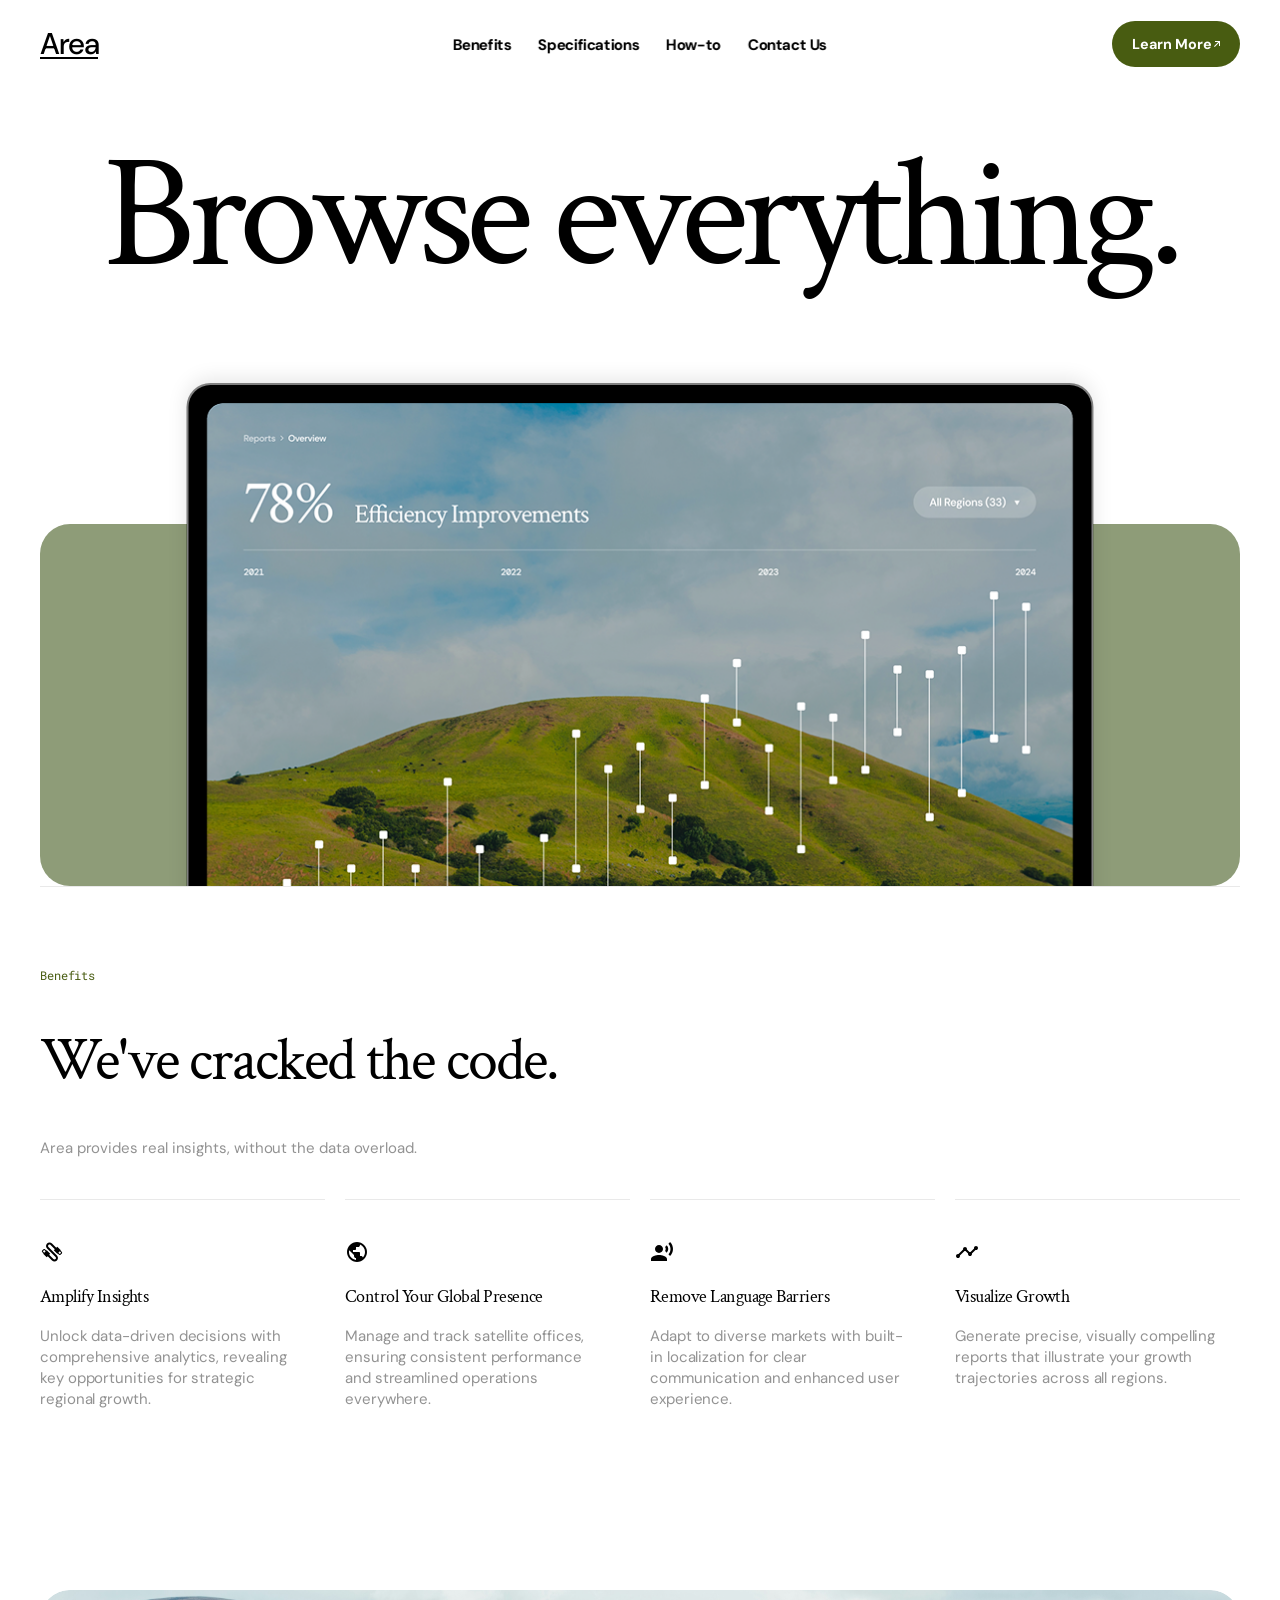
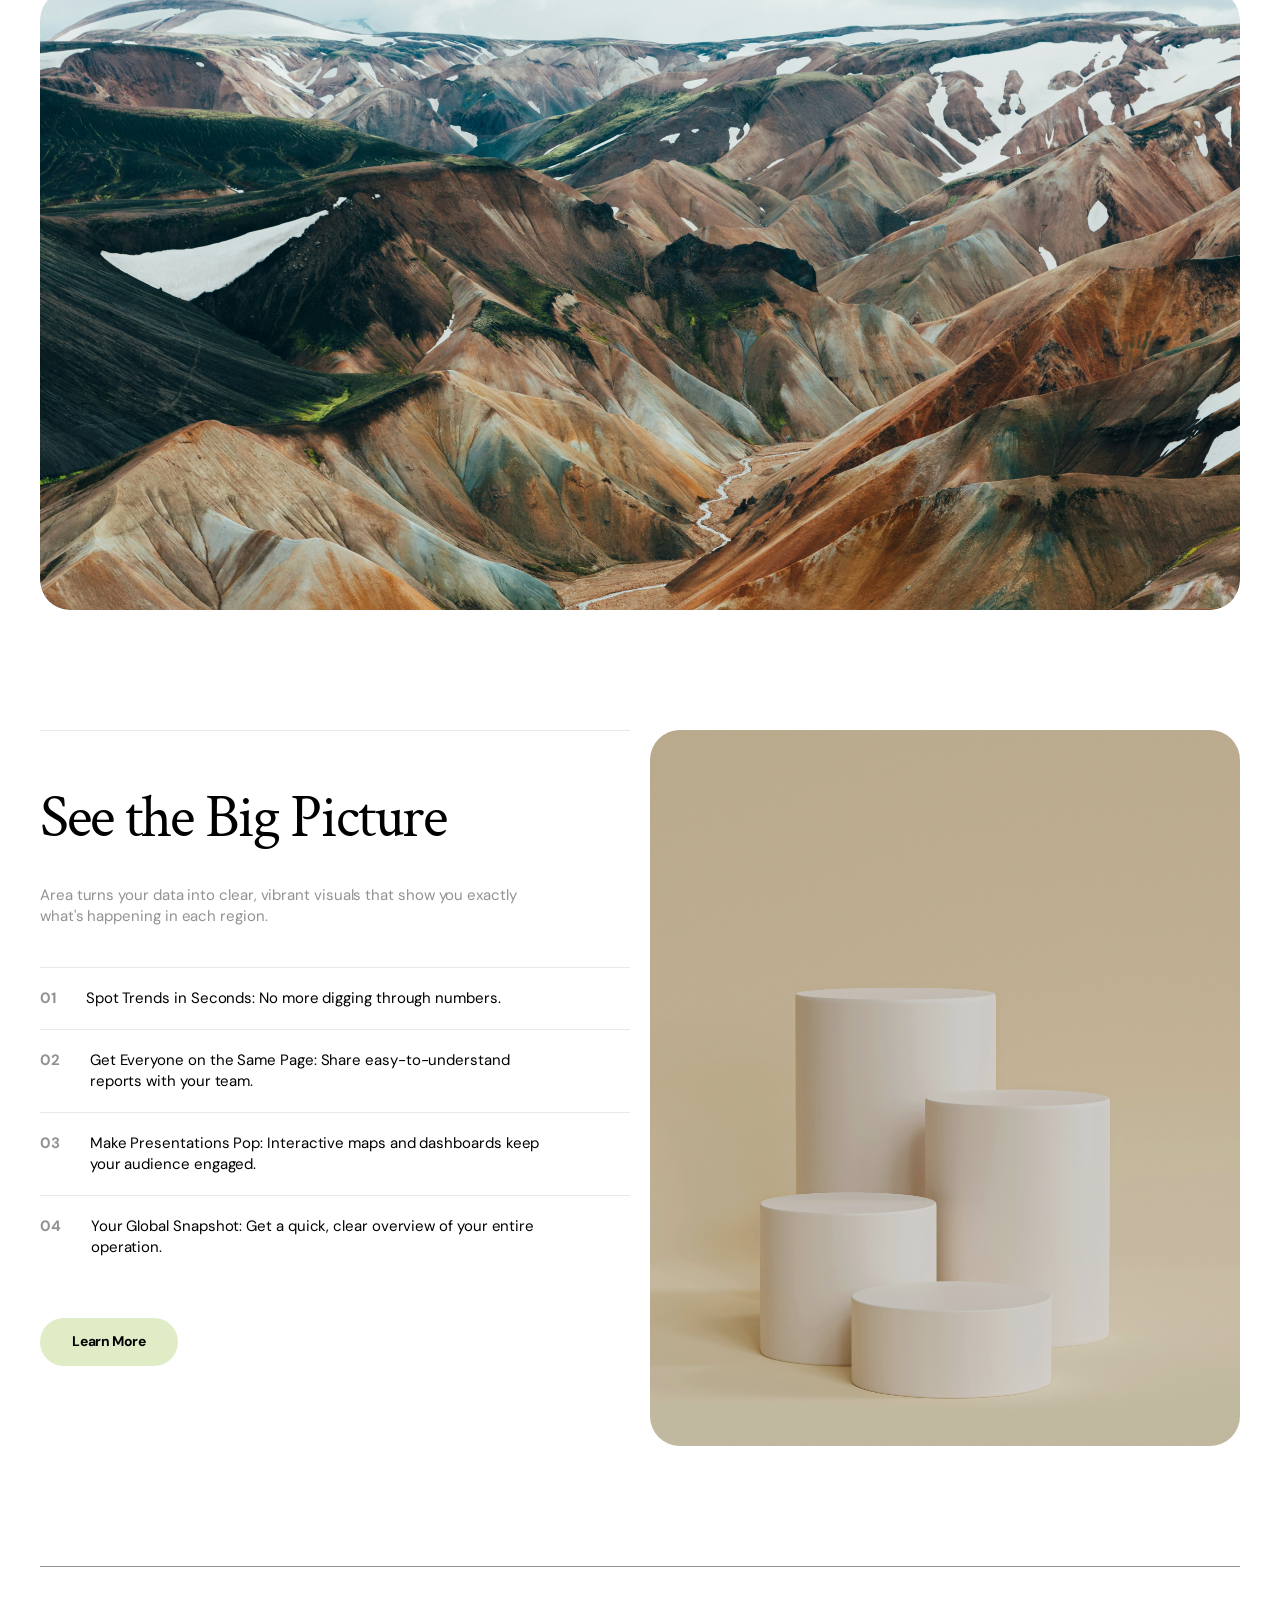
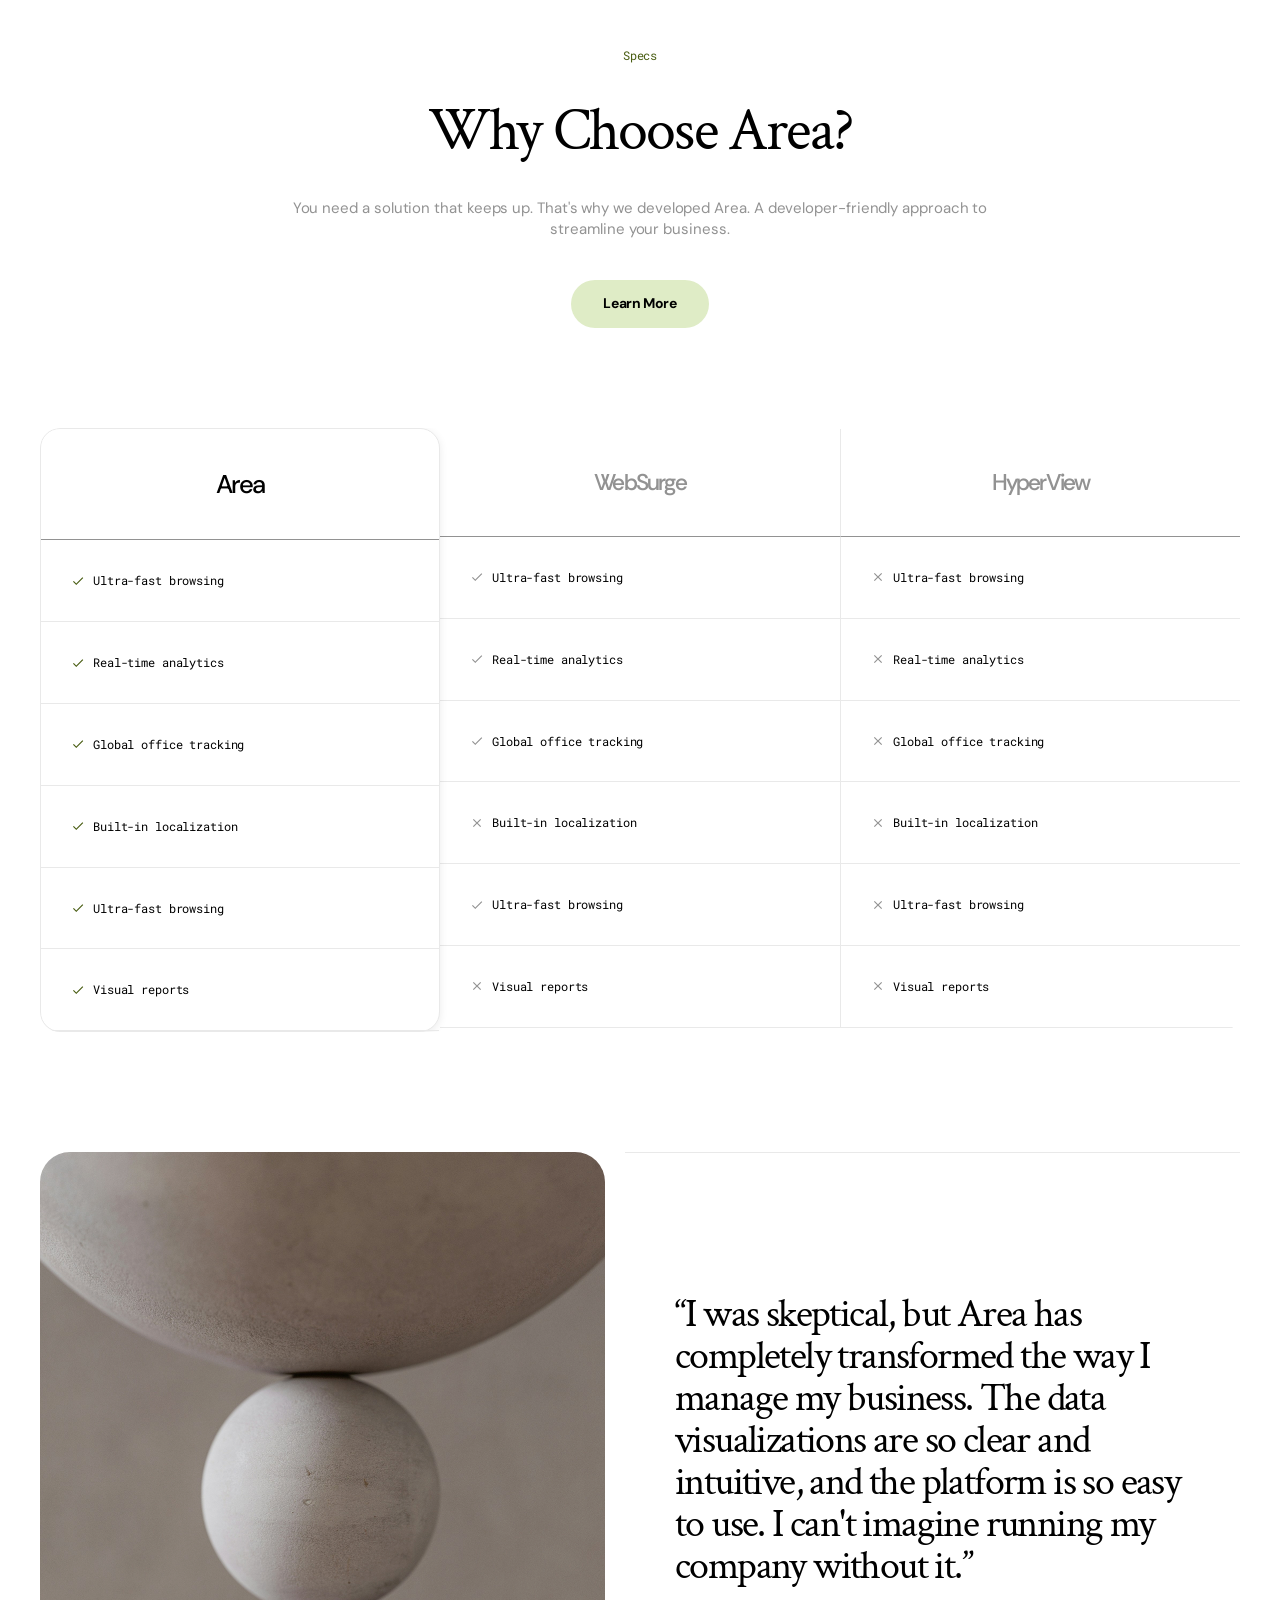
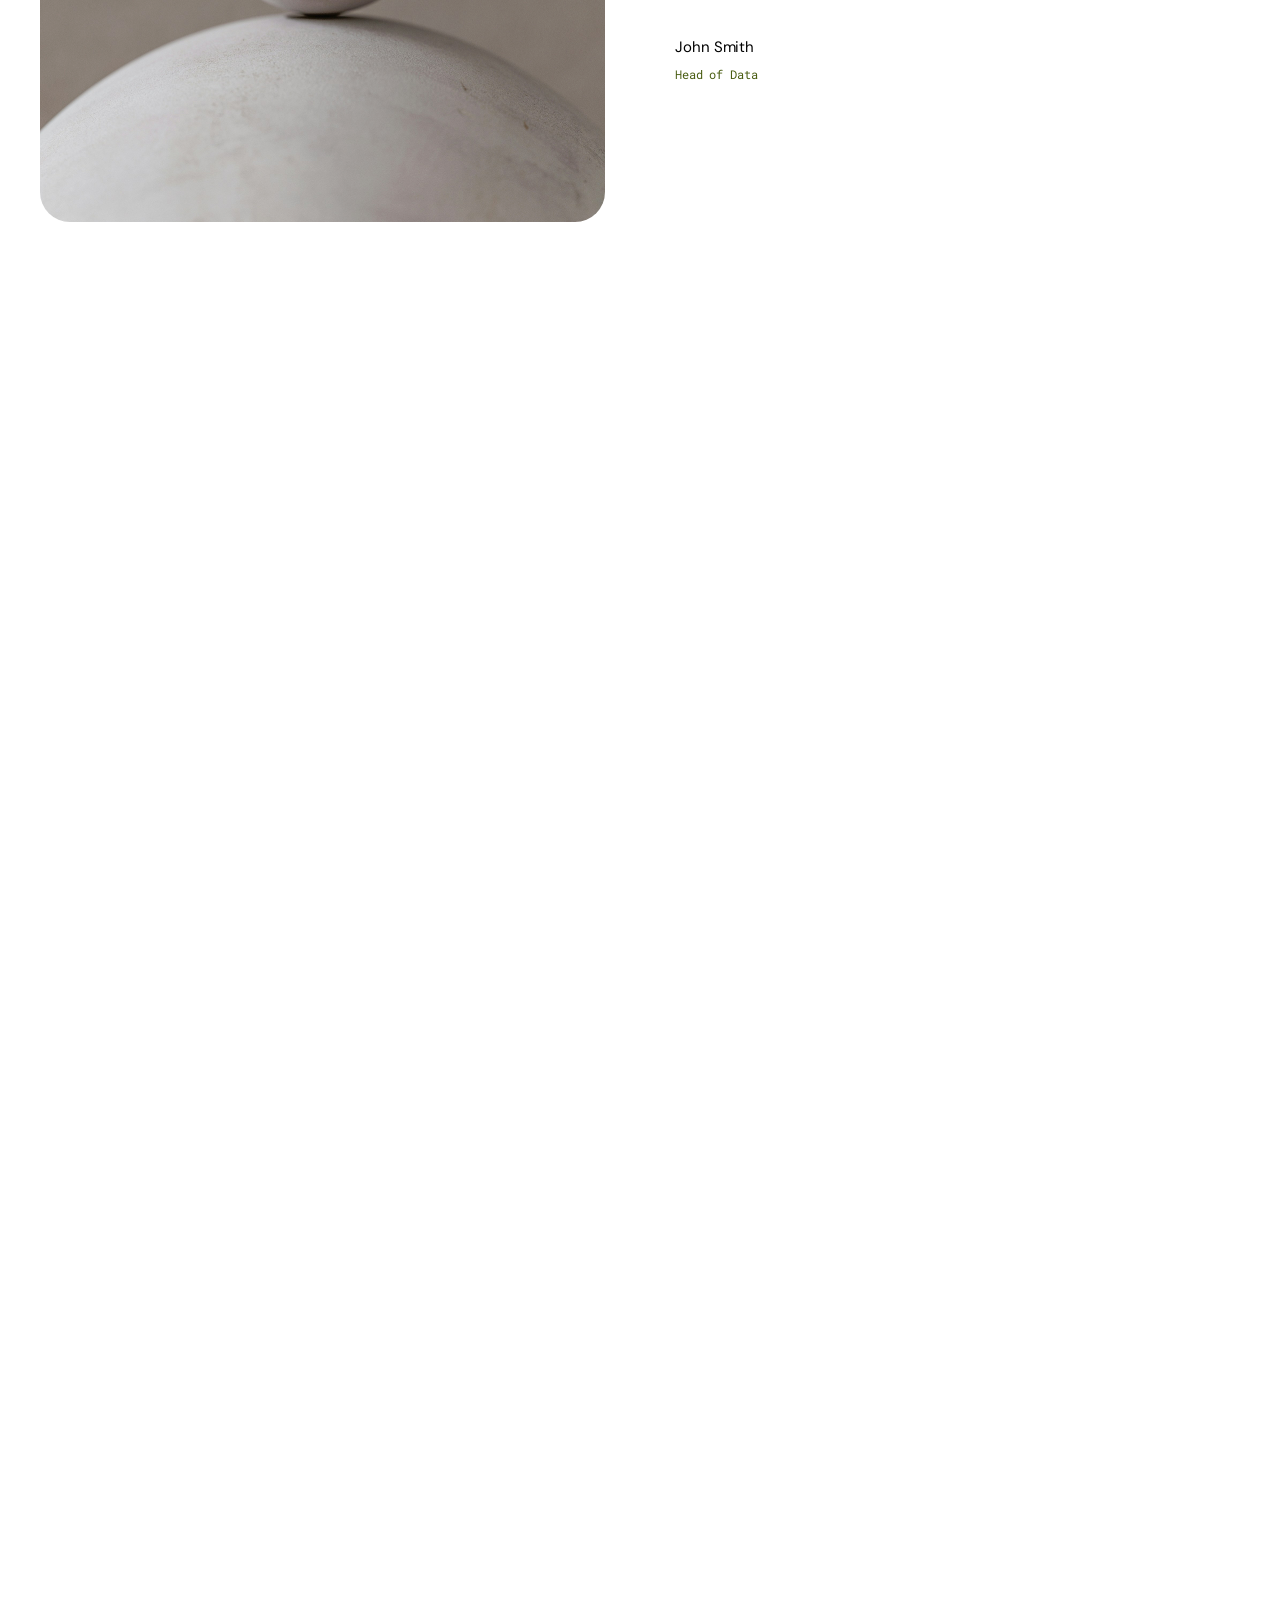
==== modern-product-launch/index.html @ 7605fd7f "revisions examens cc/sn python et c++" ====
<!doctype html>
<html lang="fr">
  <head>
    <meta charset="UTF-8" />
    <meta name="viewport" content="width=device-width, initial-scale=1.0" />
    <title>Modern Product Launch</title>
    <link rel="preconnect" href="https://fonts.googleapis.com" />
    <link rel="preconnect" href="https://fonts.gstatic.com" crossorigin />
    <link
      href="https://fonts.googleapis.com/css2?family=Crimson+Text:ital,wght@0,400;1,400&family=DM+Sans:ital,opsz,wght@0,9..40,400..700;1,9..40,400..700&family=Rethink+Sans:ital,wght@0,400..800;1,400..800&family=Roboto+Mono:ital,wght@0,400..700;1,400..700&display=swap"
      rel="stylesheet"
    />
    <link rel="stylesheet" href="/modern-product-launch/css/style.css" />
  </head>
  <body>
    <nav class="navigation">
      <a href="#" class="brand-logo">Area</a>

      <div class="nav-items">
        <ul>
          <li><a href="#benefits">Benefits</a></li>
          <li><a href="#specifications">Specifications</a></li>
          <li><a href="#how-to">How-to</a></li>
          <li><a href="#contact">Contact Us</a></li>
        </ul>
      </div>

      <a href="#learn-more" class="btn-primary">
        <span>Learn More</span>
        <div class="arrow">
          <svg
            width="6"
            height="6"
            viewBox="0 0 6 6"
            fill="none"
            xmlns="http://www.w3.org/2000/svg"
          >
            <path
              d="M5.01037 4.9934V1.05184L5.64939 1.09142L0.735155 6.01131L0 5.27615L4.91423 0.361923L4.96513 1.00094H1.0066V0L6 0.0113101V4.9934H5.01037Z"
              fill="currentColor"
            />
          </svg>
        </div>
      </a>
    </nav>
    <header>
      <h1 class="hero-title">Browse everything.</h1>
      <div class="hero-scene">
        <div class="ipad">
          <img
            src="/modern-product-launch/assets/images/Ipad.png"
            alt="Aperçu du tableau de bord d'analyse"
            class="inner-screen"
          />
        </div>
      </div>
    </header>
    <main>
      <div class="Benefits">
        <section class="headlines">
          <div class="Text">
            <h2>Benefits</h2>
            <p class="headline">We've cracked the code.</p>
            <p class="subtext">
              Area provides real insights, without the data overload.
            </p>
          </div>

          <div class="icons-module">
            <div class="icon-lockup">
              <svg
                width="24"
                height="24"
                viewBox="0 0 24 24"
                fill="none"
                xmlns="http://www.w3.org/2000/svg"
              >
                <path
                  d="M7.05305 3.4998C5.68305 4.8798 5.68305 7.0998 7.05305 8.4698L15.543 16.9498C16.123 17.5398 16.123 18.4998 15.543 19.0698C14.953 19.6598 14.003 19.6598 13.413 19.0698L9.17305 14.8298L10.233 13.7698L6.70305 10.2298L6.34305 10.5898L4.93305 9.1698C4.54305 8.7798 3.91305 8.7798 3.50305 9.1698L2.10305 10.5898C1.71305 10.9998 1.71305 11.6098 2.10305 11.9998L3.50305 13.4098L3.16305 13.7698L6.70305 17.2998L7.76305 16.2398L12.003 20.4998C13.373 21.8498 15.583 21.8498 16.953 20.4998C18.323 19.1198 18.323 16.8998 16.953 15.5398L8.46305 7.0498C7.88305 6.4598 7.88305 5.4998 8.46305 4.9298C9.05305 4.3398 10.003 4.3398 10.593 4.9298L14.833 9.1698L13.773 10.2298L17.303 13.7698L17.663 13.4098L19.073 14.8298C19.463 15.2198 20.103 15.2198 20.503 14.8298L21.903 13.4098C22.293 12.9998 22.293 12.3898 21.903 11.9998L20.503 10.5898L20.843 10.2298L17.303 6.6998L16.243 7.7598L12.003 3.4998C10.633 2.1498 8.42305 2.1498 7.05305 3.4998ZM2.81305 11.2898L4.22305 9.8798L5.64305 11.2898L4.22305 12.7098M18.363 12.7098L19.783 11.2898L21.193 12.7098L19.783 14.1198L18.363 12.7098Z"
                  fill="black"
                />
              </svg>

              <div class="icon-text">
                <p class="icon-title">Amplify Insights</p>
                <p class="icon-desc">
                  Unlock data-driven decisions with comprehensive analytics,
                  revealing key opportunities for strategic regional growth.
                </p>
              </div>
            </div>

            <div class="icon-lockup">
              <svg
                width="24"
                height="24"
                viewBox="0 0 24 24"
                fill="none"
                xmlns="http://www.w3.org/2000/svg"
              >
                <path
                  d="M17.9 17.39C17.64 16.59 16.89 16 16 16H15V13C15 12.7348 14.8946 12.4804 14.7071 12.2929C14.5196 12.1054 14.2652 12 14 12H8V10H10C10.2652 10 10.5196 9.89464 10.7071 9.70711C10.8946 9.51957 11 9.26522 11 9V7H13C13.5304 7 14.0391 6.78929 14.4142 6.41421C14.7893 6.03914 15 5.53043 15 5V4.59C17.93 5.77 20 8.64 20 12C20 14.08 19.2 15.97 17.9 17.39ZM11 19.93C7.05 19.44 4 16.08 4 12C4 11.38 4.08 10.78 4.21 10.21L9 15V16C9 16.5304 9.21071 17.0391 9.58579 17.4142C9.96086 17.7893 10.4696 18 11 18M12 2C10.6868 2 9.38642 2.25866 8.17317 2.7612C6.95991 3.26375 5.85752 4.00035 4.92893 4.92893C3.05357 6.8043 2 9.34784 2 12C2 14.6522 3.05357 17.1957 4.92893 19.0711C5.85752 19.9997 6.95991 20.7362 8.17317 21.2388C9.38642 21.7413 10.6868 22 12 22C14.6522 22 17.1957 20.9464 19.0711 19.0711C20.9464 17.1957 22 14.6522 22 12C22 10.6868 21.7413 9.38642 21.2388 8.17317C20.7362 6.95991 19.9997 5.85752 19.0711 4.92893C18.1425 4.00035 17.0401 3.26375 15.8268 2.7612C14.6136 2.25866 13.3132 2 12 2Z"
                  fill="black"
                />
              </svg>

              <div class="icon-text">
                <p class="icon-title">Control Your Global Presence</p>
                <p class="icon-desc">
                  Manage and track satellite offices, ensuring consistent
                  performance and streamlined operations everywhere.
                </p>
              </div>
            </div>

            <div class="icon-lockup">
              <svg
                width="24"
                height="24"
                viewBox="0 0 24 24"
                fill="none"
                xmlns="http://www.w3.org/2000/svg"
              >
                <path
                  d="M9 5C10.0609 5 11.0783 5.42143 11.8284 6.17157C12.5786 6.92172 13 7.93913 13 9C13 10.0609 12.5786 11.0783 11.8284 11.8284C11.0783 12.5786 10.0609 13 9 13C7.93913 13 6.92172 12.5786 6.17157 11.8284C5.42143 11.0783 5 10.0609 5 9C5 7.93913 5.42143 6.92172 6.17157 6.17157C6.92172 5.42143 7.93913 5 9 5ZM9 15C11.67 15 17 16.34 17 19V21H1V19C1 16.34 6.33 15 9 15ZM16.76 5.36C18.78 7.56 18.78 10.61 16.76 12.63L15.08 10.94C15.92 9.76 15.92 8.23 15.08 7.05L16.76 5.36ZM20.07 2C24 6.05 23.97 12.11 20.07 16L18.44 14.37C21.21 11.19 21.21 6.65 18.44 3.63L20.07 2Z"
                  fill="black"
                />
              </svg>

              <div class="icon-text">
                <p class="icon-title">Remove Language Barriers</p>
                <p class="icon-desc">
                  Adapt to diverse markets with built-in localization for clear
                  communication and enhanced user experience.
                </p>
              </div>
            </div>

            <div class="icon-lockup">
              <svg
                width="24"
                height="24"
                viewBox="0 0 24 24"
                fill="none"
                xmlns="http://www.w3.org/2000/svg"
              >
                <path
                  d="M3 14L3.5 14.07L8.07 9.5C7.89 8.85 8.06 8.11 8.59 7.59C9.37 6.8 10.63 6.8 11.41 7.59C11.94 8.11 12.11 8.85 11.93 9.5L14.5 12.07L15 12C15.18 12 15.35 12 15.5 12.07L19.07 8.5C19 8.35 19 8.18 19 8C19 7.46957 19.2107 6.96086 19.5858 6.58579C19.9609 6.21071 20.4696 6 21 6C21.5304 6 22.0391 6.21071 22.4142 6.58579C22.7893 6.96086 23 7.46957 23 8C23 8.53043 22.7893 9.03914 22.4142 9.41421C22.0391 9.78929 21.5304 10 21 10C20.82 10 20.65 10 20.5 9.93L16.93 13.5C17 13.65 17 13.82 17 14C17 14.5304 16.7893 15.0391 16.4142 15.4142C16.0391 15.7893 15.5304 16 15 16C14.4696 16 13.9609 15.7893 13.5858 15.4142C13.2107 15.0391 13 14.5304 13 14L13.07 13.5L10.5 10.93C10.18 11 9.82 11 9.5 10.93L4.93 15.5L5 16C5 16.5304 4.78929 17.0391 4.41421 17.4142C4.03914 17.7893 3.53043 18 3 18C2.46957 18 1.96086 17.7893 1.58579 17.4142C1.21071 17.0391 1 16.5304 1 16C1 15.4696 1.21071 14.9609 1.58579 14.5858C1.96086 14.2107 2.46957 14 3 14Z"
                  fill="black"
                />
              </svg>

              <div class="icon-text">
                <p class="icon-title">Visualize Growth</p>
                <p class="icon-desc">
                  Generate precise, visually compelling reports that illustrate
                  your growth trajectories across all regions.
                </p>
              </div>
            </div>
          </div>
        </section>

        <div class="hero-image"></div>
      </div>
      <section class="features-carousel">
        <div class="features-text">
          <div class="features-title">
            <h2 class="features-headline">See the Big Picture</h2>
            <p class="features-subtext">
              Area turns your data into clear, vibrant visuals that show you
              exactly what's happening in each region.
            </p>
          </div>

          <ul class="features-list">
            <li class="features-item">
              <span class="item-number">01</span>
              <p class="item-text">
                Spot Trends in Seconds: No more digging through numbers.
              </p>
            </li>
            <li class="features-item">
              <span class="item-number">02</span>
              <p class="item-text">
                Get Everyone on the Same Page: Share easy-to-understand reports
                with your team.
              </p>
            </li>
            <li class="features-item">
              <span class="item-number">03</span>
              <p class="item-text">
                Make Presentations Pop: Interactive maps and dashboards keep
                your audience engaged.
              </p>
            </li>
            <li class="features-item">
              <span class="item-number">04</span>
              <p class="item-text">
                Your Global Snapshot: Get a quick, clear overview of your entire
                operation.
              </p>
            </li>
          </ul>

          <a href="#learn-more" class="btn-secondary">Learn More</a>
        </div>

        <div class="features-image"></div>
      </section>
      <section class="specifications">
        <div class="specs-content">
          <div class="specs-text">
            <p class="specs-label">Specs</p>
            <h2 class="specs-headline">Why Choose Area?</h2>
            <p class="specs-subtext">
              You need a solution that keeps up. That's why we developed Area. A
              developer-friendly approach to streamline your business.
            </p>
            <a href="#learn-more" class="btn-secondary">Learn More</a>
          </div>
        </div>

        <div class="specs-table">
          <div class="specs-column specs-column--featured">
            <div class="specs-item specs-item--header">
              <span class="specs-brand">Area</span>
            </div>
            <div class="specs-item">
              <span class="check-icon check-icon--active"></span
              ><span class="specs-feature">Ultra-fast browsing</span>
            </div>
            <div class="specs-item">
              <span class="check-icon check-icon--active"></span
              ><span class="specs-feature">Real-time analytics</span>
            </div>
            <div class="specs-item">
              <span class="check-icon check-icon--active"></span
              ><span class="specs-feature">Global office tracking</span>
            </div>
            <div class="specs-item">
              <span class="check-icon check-icon--active"></span
              ><span class="specs-feature">Built-in localization</span>
            </div>
            <div class="specs-item">
              <span class="check-icon check-icon--active"></span
              ><span class="specs-feature">Ultra-fast browsing</span>
            </div>
            <div class="specs-item">
              <span class="check-icon check-icon--active"></span
              ><span class="specs-feature">Visual reports</span>
            </div>
          </div>

          <div class="specs-column">
            <div class="specs-item specs-item--header">
              <span class="specs-brand specs-brand--muted">WebSurge</span>
            </div>
            <div class="specs-item">
              <span class="check-icon check-icon--muted"></span
              ><span class="specs-feature">Ultra-fast browsing</span>
            </div>
            <div class="specs-item">
              <span class="check-icon check-icon--muted"></span
              ><span class="specs-feature">Real-time analytics</span>
            </div>
            <div class="specs-item">
              <span class="check-icon check-icon--muted"></span
              ><span class="specs-feature">Global office tracking</span>
            </div>
            <div class="specs-item">
              <span class="close-icon"></span
              ><span class="specs-feature">Built-in localization</span>
            </div>
            <div class="specs-item">
              <span class="check-icon check-icon--muted"></span
              ><span class="specs-feature">Ultra-fast browsing</span>
            </div>
            <div class="specs-item">
              <span class="close-icon"></span
              ><span class="specs-feature">Visual reports</span>
            </div>
          </div>

          <div class="specs-column specs-column--last">
            <div class="specs-item specs-item--header">
              <span class="specs-brand specs-brand--muted">HyperView</span>
            </div>
            <div class="specs-item">
              <span class="close-icon"></span
              ><span class="specs-feature">Ultra-fast browsing</span>
            </div>
            <div class="specs-item">
              <span class="close-icon"></span
              ><span class="specs-feature">Real-time analytics</span>
            </div>
            <div class="specs-item">
              <span class="close-icon"></span
              ><span class="specs-feature">Global office tracking</span>
            </div>
            <div class="specs-item">
              <span class="close-icon"></span
              ><span class="specs-feature">Built-in localization</span>
            </div>
            <div class="specs-item">
              <span class="close-icon"></span
              ><span class="specs-feature">Ultra-fast browsing</span>
            </div>
            <div class="specs-item">
              <span class="close-icon"></span
              ><span class="specs-feature">Visual reports</span>
            </div>
          </div>
        </div>
      </section>
      <section class="testimonial">
        <div class="testimonial-image"></div>

        <div class="testimonial-quote">
          <p class="quote-text">
            “I was skeptical, but Area has completely transformed the way I
            manage my business. The data visualizations are so clear and
            intuitive, and the platform is so easy to use. I can't imagine
            running my company without it.”
          </p>

          <div class="quote-name">
            <p class="quote-author">John Smith</p>
            <p class="quote-role">Head of Data</p>
          </div>
        </div>
      </section>
    </main>
  </body>
</html>
---- modern-product-launch/css/style.css ----
:root {
  --font-dm-sans: 'DM Sans', sans-serif;
  --font-crimson: 'Crimson Text', serif;
  --font-roboto-mono: 'Roboto Mono', monospace;
  --font-rethink: 'Rethink Sans', sans-serif;

  /* Couleurs Neutres & Fond */
  --color-black: #000000;
  --color-gray: #929292;
  --color-divider: #e9e9e9;
  --color-bg-white: #ffffff;

  /* Nuances Accent & Verts */
  --color-accent-light: #dfecc6;
  --color-accent-medium: #8e9c78;
  --color-primary: #485c11;
}

*,
*::before,
*::after {
  box-sizing: border-box;
  margin: 0;
  padding: 0;
}

html {
  scroll-behavior: smooth;
  font-size: 16px;
}

main {
  width: 100%;
  max-width: 1200px;
  height: 5997.67px;
  display: flex;
  flex-direction: column;
  justify-content: flex-start;
  align-items: flex-start;
  margin: 0 auto;
}

body {
  padding-left: 40px;
  padding-right: 40px;
}

a {
  color: inherit;
  text-decoration: none;
  display: inline-block;
}

ul,
ol {
  list-style: none;
}

svg {
  display: block;
}

/* --- NAVIGATION CONTAINER --- */

.navigation {
  position: relative; /* Repère pour le menu absolu au centre */
  display: flex;
  align-items: center;
  justify-content: space-between;
  flex-direction: row;
  width: 100%;
  max-width: 1200px; /* Ajuste selon ta maquette */
  height: 148px; /* Hauteur unique et propre */
  margin: 0 auto;
  padding: 20px 0 80px;
}

/* --- LOGO (GAUCHE) --- */
.brand-logo {
  font-family: var(--font-dm-sans);
  font-weight: 500;
  font-size: 30px;
  letter-spacing: -0.05em;
  line-height: 120%;
  color: var(--color-black);
  text-decoration: underline;
  text-decoration-thickness: 2px;
  text-underline-offset: 3px;
}

/* --- MENU FLOATTANT (CENTRE) --- */
.nav-items {
  display: flex;
  align-items: center;
  justify-content: center;
  padding: 0 24px;
  height: 60px;
  width: fit-content;

  background: rgba(255, 255, 255, 0.4);
  backdrop-filter: blur(15px);
  -webkit-backdrop-filter: blur(15px);
  border-radius: 100px;
  border: 1px solid rgba(255, 255, 255, 0.2);

  /* POSITIONNEMENT FIXE AU CENTRE EN HAUT */
  position: fixed;
  top: 16px; /* Espace par rapport au haut de l'écran */
  left: 50%;
  transform: translateX(-50%); /* Centrage horizontal uniquement */
  z-index: 100;
}
.nav-items ul {
  display: flex;
  align-items: center;
  gap: 27px;
  margin: 0;
  padding: 0;
}

.nav-items a {
  font-family: var(--font-dm-sans);
  font-weight: 700; /* Remplace 'bold' */
  font-size: 0.95rem;
  line-height: 140%;
  letter-spacing: -0.025em;
  color: var(--color-black);
  white-space: nowrap;
  transition: color 0.2s ease;
}

.nav-items a:hover {
  color: var(--color-gray);
}

/* --- BOUTON CTA (DROITE) --- */
.btn-primary {
  display: flex;
  align-items: center;
  gap: 2px;
  background-color: var(--color-primary);
  padding: 14px 20px;
  border-radius: 1000px;
  font-family: var(--font-dm-sans);
  font-weight: 700;
  font-size: 0.9rem;
}

.arrow,
.btn-primary span {
  color: #ffffff;
}

.btn-primary:hover {
  background-color: var(--color-accent-medium);
}
.btn-primary:hover .arrow {
  transform: translate(
    2px,
    -2px
  ); /* Décalage de 2px vers la droite et 2px vers le haut */
}

/* --- HEADER --- */
header {
  position: relative;
  display: flex;
  flex-direction: column;
  justify-content: flex-start;
  align-items: center;
  margin: 0 auto;
  width: 100%;
  max-width: 1200px;

  /* 1. On retire height: 738px et on met une hauteur automatique */
  height: 738px;

  /* 2. GAP d'au moins 180px pour donner de l'espace à la tablette qui dépasse de 141px */
  gap: 240px;

  /* Un peu d'espace en bas de page pour accueillir le bas si nécessaire */
  z-index: 1;
}

.hero-title {
  position: relative;
  font-family: var(--font-crimson);
  width: 1083px;
  height: auto; /* Laisse le titre prendre sa hauteur naturelle */
  font-size: 160px;
  font-weight: 400;
  line-height: 85%;
  letter-spacing: -0.05em;
  text-align: center;
  color: var(--color-black);
}

.hero-scene {
  position: relative;
  width: 100%;
  max-width: 1200px;
  height: 362px;
  background: var(--color-accent-medium);
  border-radius: 30px;

  /* Découpe le bas mais laisse dépasser le haut */
  clip-path: inset(-300px -300px 0px -300px);
}

.ipad {
  box-sizing: border-box;
  position: absolute;
  width: 907px;
  height: 644px;
  left: 50%;
  top: 50%;
  transform: translate(-50%, -50%);

  background: var(--color-black);
  border-width: 2px 2px 0 2px;
  border-style: solid;
  border-color: rgba(255, 255, 255, 0.5);
  box-shadow: 0 -4px 20px rgba(0, 0, 0, 0.1);
  border-radius: 24px;

  overflow: hidden;
  display: flex;
  align-items: center;
  justify-content: center;
  padding: 18px; /* bezel uniforme */
}

.inner-screen {
  width: 100%;
  height: 100%;
  object-fit: contain; /* montre l'image entière, quitte à laisser du noir en haut/bas */
  object-position: top;
  display: block;
  border-radius: 16px;
}

/* --- BENEFITS SECTION --- */

.Benefits {
  width: 100%;
  max-width: 1200px;
  padding-bottom: 120px;
}

.headlines {
  box-sizing: border-box;
  width: 100%;
  padding: 80px 0 60px;
  border-top: 0.5px solid var(--color-divider);
}

.Text {
  width: 100%;
  max-width: 1200px;
  padding-right: 400px;
  gap: 50px;
  display: flex;
  flex-direction: column;
  justify-content: flex-start;
  align-items: flex-start;
}

/* Label "Benefits" */
.Text h2 {
  font-family: var(--font-roboto-mono);
  font-weight: 400;
  font-size: 12px;
  line-height: 140%;
  letter-spacing: -0.01em;
  color: var(--color-primary);
}

/* Titre "We've cracked the code." */
.Text p:first-of-type {
  font-family: var(--font-crimson);
  font-weight: 400;
  font-size: 60px;
  line-height: 90%;
  letter-spacing: -0.03em;
  color: var(--color-black);
}

/* Paragraphe "Area provides real insights..." */
.Text p:last-of-type {
  font-family: var(--font-dm-sans);
  font-weight: 400;
  font-size: 15px;
  line-height: 140%;
  letter-spacing: -0.005em;
  color: var(--color-gray);
}

.Text .headline {
  font-family: var(--font-crimson);
  font-weight: 400;
  font-size: 60px;
  line-height: 90%;
  letter-spacing: -0.03em;
  color: var(--color-black);
}

.Text .subtext {
  font-family: var(--font-dm-sans);
  font-weight: 400;
  font-size: 15px;
  line-height: 140%;
  letter-spacing: -0.005em;
  color: var(--color-gray);
}

/* --- ICONS MODULE --- */

.icons-module {
  width: 100%;
  display: flex;
  flex-direction: row;
  flex-wrap: wrap;
  align-items: flex-start;
  align-content: flex-start;
  gap: 20px;
  padding-top: 40px;
}

.icon-lockup {
  box-sizing: border-box;
  flex: 1 1 265px;
  min-width: 265px;
  display: flex;
  flex-direction: column;
  align-items: flex-start;
  gap: 24px;
  padding: 40px 20px 40px 0;
  border-top: 1px solid var(--color-divider);
}

.icon-lockup .icon {
  width: 24px;
  height: 24px;
  flex-shrink: 0;
}

.icon-text {
  display: flex;
  flex-direction: column;
  align-items: flex-start;
  gap: 20px;
  width: 100%;
}

.icon-title {
  font-family: var(--font-crimson);
  font-weight: 400;
  font-size: 18px;
  line-height: 100%;
  letter-spacing: -0.03em;
  color: var(--color-black);
}

.icon-desc {
  font-family: var(--font-dm-sans);
  font-weight: 400;
  font-size: 15px;
  line-height: 140%;
  letter-spacing: -0.005em;
  color: var(--color-gray);
}

/* --- HERO IMAGE (Benefits section) --- */

.hero-image {
  width: 100%;
  height: 620px;
  background-image: url('/modern-product-launch/assets/images/carousel.png');
  background-size: cover;
  background-position: center;
  border-radius: 30px;
  margin-top: 80px; /* espace entre le module d'icônes et l'image */
}

/* --- FEATURES CAROUSEL --- */

.features-carousel {
  width: 100%;
  max-width: 1200px;
  display: flex;
  flex-direction: row;
  align-items: flex-start;
  gap: 20px;
  padding-bottom: 120px;
}

.features-text {
  box-sizing: border-box;
  flex: 1 1 590px;
  display: flex;
  flex-direction: column;
  align-items: flex-start;
  gap: 40px;
  padding: 60px 0 80px;
  border-top: 1px solid var(--color-divider);
}

.features-title {
  display: flex;
  flex-direction: column;
  align-items: flex-start;
  gap: 40px;
  width: 100%;
  padding-right: 80px;
}

.features-headline {
  font-family: var(--font-crimson);
  font-weight: 400;
  font-size: 60px;
  line-height: 90%;
  letter-spacing: -0.03em;
  color: var(--color-black);
  max-width: 510px;
}

.features-subtext {
  font-family: var(--font-dm-sans);
  font-weight: 400;
  font-size: 15px;
  line-height: 140%;
  letter-spacing: -0.005em;
  color: var(--color-gray);
  max-width: 510px;
}

.features-list {
  width: 100%;
  display: flex;
  flex-direction: column;
}

.features-item {
  box-sizing: border-box;
  display: flex;
  flex-direction: row;
  align-items: flex-start;
  justify-content: center;
  gap: 30px;
  padding: 20px 80px 20px 0;
  border-top: 1px solid var(--color-divider);
}

.item-number {
  font-family: var(--font-dm-sans);
  font-weight: 700;
  font-size: 15px;
  line-height: 140%;
  letter-spacing: -0.005em;
  color: var(--color-gray);
  flex-shrink: 0;
}

.item-text {
  font-family: var(--font-dm-sans);
  font-weight: 400;
  font-size: 15px;
  line-height: 140%;
  letter-spacing: -0.005em;
  color: var(--color-black);
  flex: 1;
}

.btn-secondary {
  display: flex;
  justify-content: center;
  align-items: center;
  padding: 14px 22px;
  width: 138px;
  height: 48px;
  background: var(--color-accent-light);
  border-radius: 1000px;
  font-family: var(--font-dm-sans);
  font-weight: 700;
  font-size: 14px;
  line-height: 140%;
  letter-spacing: -0.025em;
  color: var(--color-black);
  text-align: center;
}

.features-image {
  flex: 1 1 590px;
  align-self: stretch;
  background-image:
    linear-gradient(0deg, rgba(0, 0, 0, 0.06), rgba(0, 0, 0, 0.06)),
    url('/modern-product-launch/assets/images/pillars.png');
  background-size: cover;
  background-position: center;
  border-radius: 30px;
}

/* --- SPECIFICATIONS TABLE --- */

.specifications {
  width: 100%;
  max-width: 1200px;
  display: flex;
  flex-direction: column;
  align-items: flex-start;
  gap: 20px;
  padding-bottom: 120px;
}

.specs-content {
  box-sizing: border-box;
  width: 100%;
  display: flex;
  justify-content: center;
  padding: 80px 240px;
  border-top: 1px solid var(--color-gray);
}

.specs-text {
  display: flex;
  flex-direction: column;
  align-items: center;
  gap: 40px;
  width: 100%;
  max-width: 720px;
  text-align: center;
}

.specs-label {
  font-family: var(--font-roboto-mono);
  font-weight: 400;
  font-size: 12px;
  line-height: 140%;
  letter-spacing: -0.01em;
  color: var(--color-primary);
}

.specs-headline {
  font-family: var(--font-crimson);
  font-weight: 400;
  font-size: 60px;
  line-height: 90%;
  letter-spacing: -0.03em;
  color: var(--color-black);
}

.specs-subtext {
  font-family: var(--font-dm-sans);
  font-weight: 400;
  font-size: 15px;
  line-height: 140%;
  letter-spacing: -0.005em;
  color: var(--color-gray);
}

/* --- TABLE --- */

.specs-table {
  width: 100%;
  display: flex;
  flex-direction: row;
  align-items: flex-start;
  border-radius: 20px;
  overflow-x: auto;
}

.specs-column {
  box-sizing: border-box;
  flex: 1 1 400px;
  min-width: 200px;
  display: flex;
  flex-direction: column;
}

.specs-column--featured {
  background: var(--color-bg-white);
  border: 1px solid var(--color-divider);
  box-shadow: 0 2px 8px rgba(0, 0, 0, 0.08);
  border-radius: 20px;
  z-index: 1;
}

.specs-column:not(.specs-column--featured) {
  border-top: 1px solid transparent; /* aligne la hauteur du header */
}

.specs-column--last .specs-item {
  border-left: 0.5px solid var(--color-divider);
}

.specs-item {
  box-sizing: border-box;
  display: flex;
  align-items: center;
  gap: 8px;
  padding: 32px 30px;
  border-bottom: 0.5px solid var(--color-divider);
}

.specs-item--header {
  justify-content: center;
  padding: 40px 30px;
  border-bottom: 1px solid var(--color-gray);
}

.specs-brand {
  font-family: var(--font-dm-sans);
  font-weight: 500;
  font-size: 25.7143px;
  line-height: 120%;
  letter-spacing: -0.08em;
  color: var(--color-black);
}

.specs-brand--muted {
  font-family: var(--font-rethink);
  font-weight: 500;
  font-size: 22.8571px;
  color: var(--color-gray);
}

.specs-feature {
  font-family: var(--font-roboto-mono);
  font-weight: 400;
  font-size: 12px;
  line-height: 140%;
  letter-spacing: -0.01em;
  color: var(--color-black);
  text-align: center;
}

/* Icônes check / close */

.check-icon,
.close-icon {
  width: 14px;
  height: 14px;
  flex-shrink: 0;
  display: inline-block;
  position: relative;
}

.check-icon::before {
  content: '';
  position: absolute;
  inset: 0;
  background-color: var(--color-primary);
  mask: url("data:image/svg+xml,%3Csvg xmlns='http://www.w3.org/2000/svg' viewBox='0 0 24 24'%3E%3Cpath d='M9 16.17L4.83 12l-1.42 1.41L9 19 21 7l-1.41-1.41z'/%3E%3C/svg%3E")
    center / contain no-repeat;
}

.check-icon--muted::before {
  background-color: var(--color-gray);
}

.close-icon::before {
  content: '';
  position: absolute;
  inset: 0;
  background-color: var(--color-gray);
  mask: url("data:image/svg+xml,%3Csvg xmlns='http://www.w3.org/2000/svg' viewBox='0 0 24 24'%3E%3Cpath d='M19 6.41L17.59 5 12 10.59 6.41 5 5 6.41 10.59 12 5 17.59 6.41 19 12 13.41 17.59 19 19 17.59 13.41 12z'/%3E%3C/svg%3E")
    center / contain no-repeat;
}

/* --- TESTIMONIAL SECTION (Desktop par défaut : > 1024px) --- */
.testimonial {
  display: flex;
  flex-direction: row;
  align-items: flex-start;
  justify-content: center;
  gap: 20px;
  width: 100%;
  max-width: 1200px;
  margin: 0 auto;
  padding: 0 0 120px;
}

/* Image */
.testimonial-image {
  flex: 1;
  width: 100%;
  max-width: 590px;
  height: 669.38px;
  background-image: url('/modern-product-launch/assets/images/balls.png');
  background-size: cover;
  background-position: center;
  border-radius: 30px;
}

/* Quote Box */
.testimonial-quote {
  box-sizing: border-box;
  flex: 1;
  display: flex;
  flex-direction: column;
  justify-content: center;
  align-items: flex-start;
  gap: 50px;
  padding-left: 50px;
  border-top: 1px solid var(--color-divider, #e9e9e9);
  height: 669.38px;
}

/* Texte de la citation */
.quote-text {
  font-family: var(--font-crimson, 'Crimson Text', serif);
  font-weight: 400;
  font-size: 40px;
  line-height: 105%;
  letter-spacing: -0.04em;
  color: var(--color-black, #000000);
  max-width: 540px;
}

/* Bloc Auteur & Rôle */
.quote-name {
  display: flex;
  flex-direction: column;
  align-items: flex-start;
  gap: 8px;
}

.quote-author {
  font-family: var(--font-dm-sans, 'DM Sans', sans-serif);
  font-weight: 400;
  font-size: 15px;
  line-height: 140%;
  letter-spacing: -0.005em;
  color: var(--color-black, #000000);
}

.quote-role {
  font-family: var(--font-roboto-mono, 'Roboto Mono', monospace);
  font-weight: 400;
  font-size: 12px;
  line-height: 140%;
  letter-spacing: -0.01em;
  color: var(--color-primary, #485c11);
}
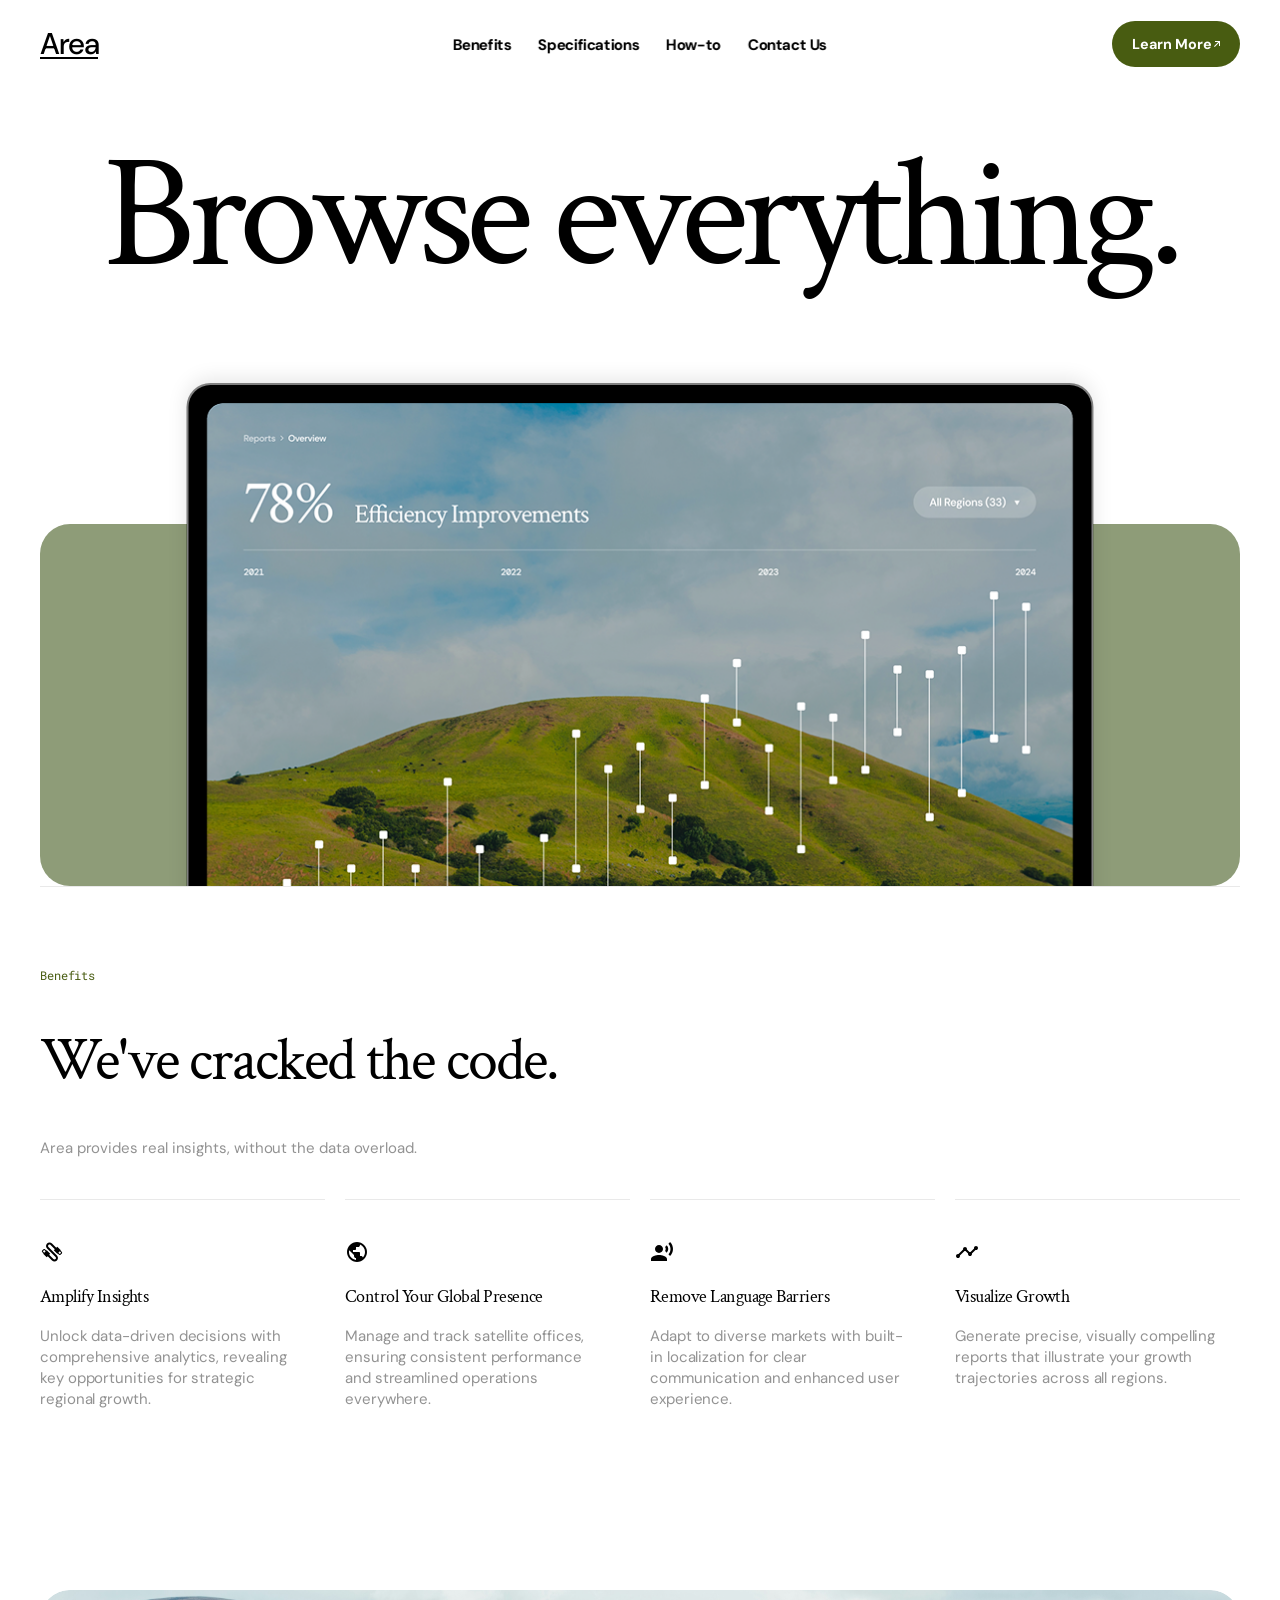
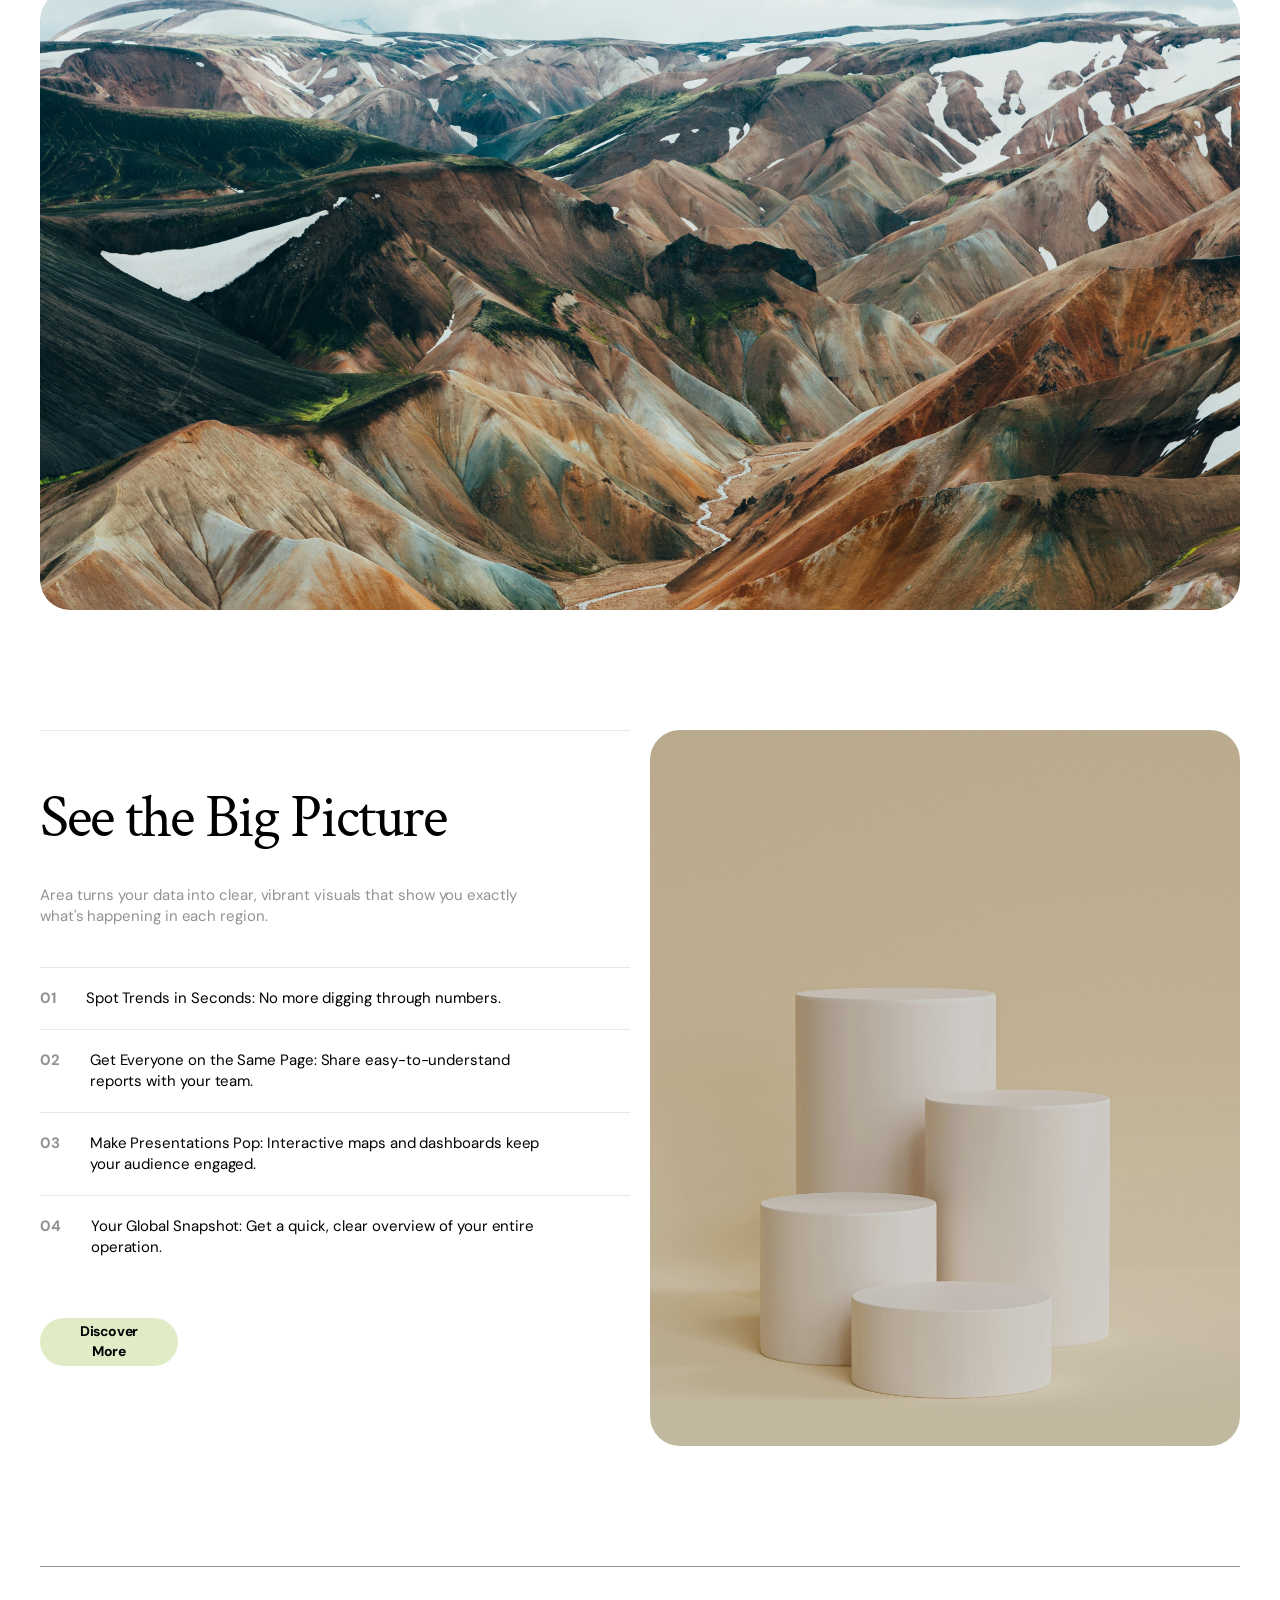
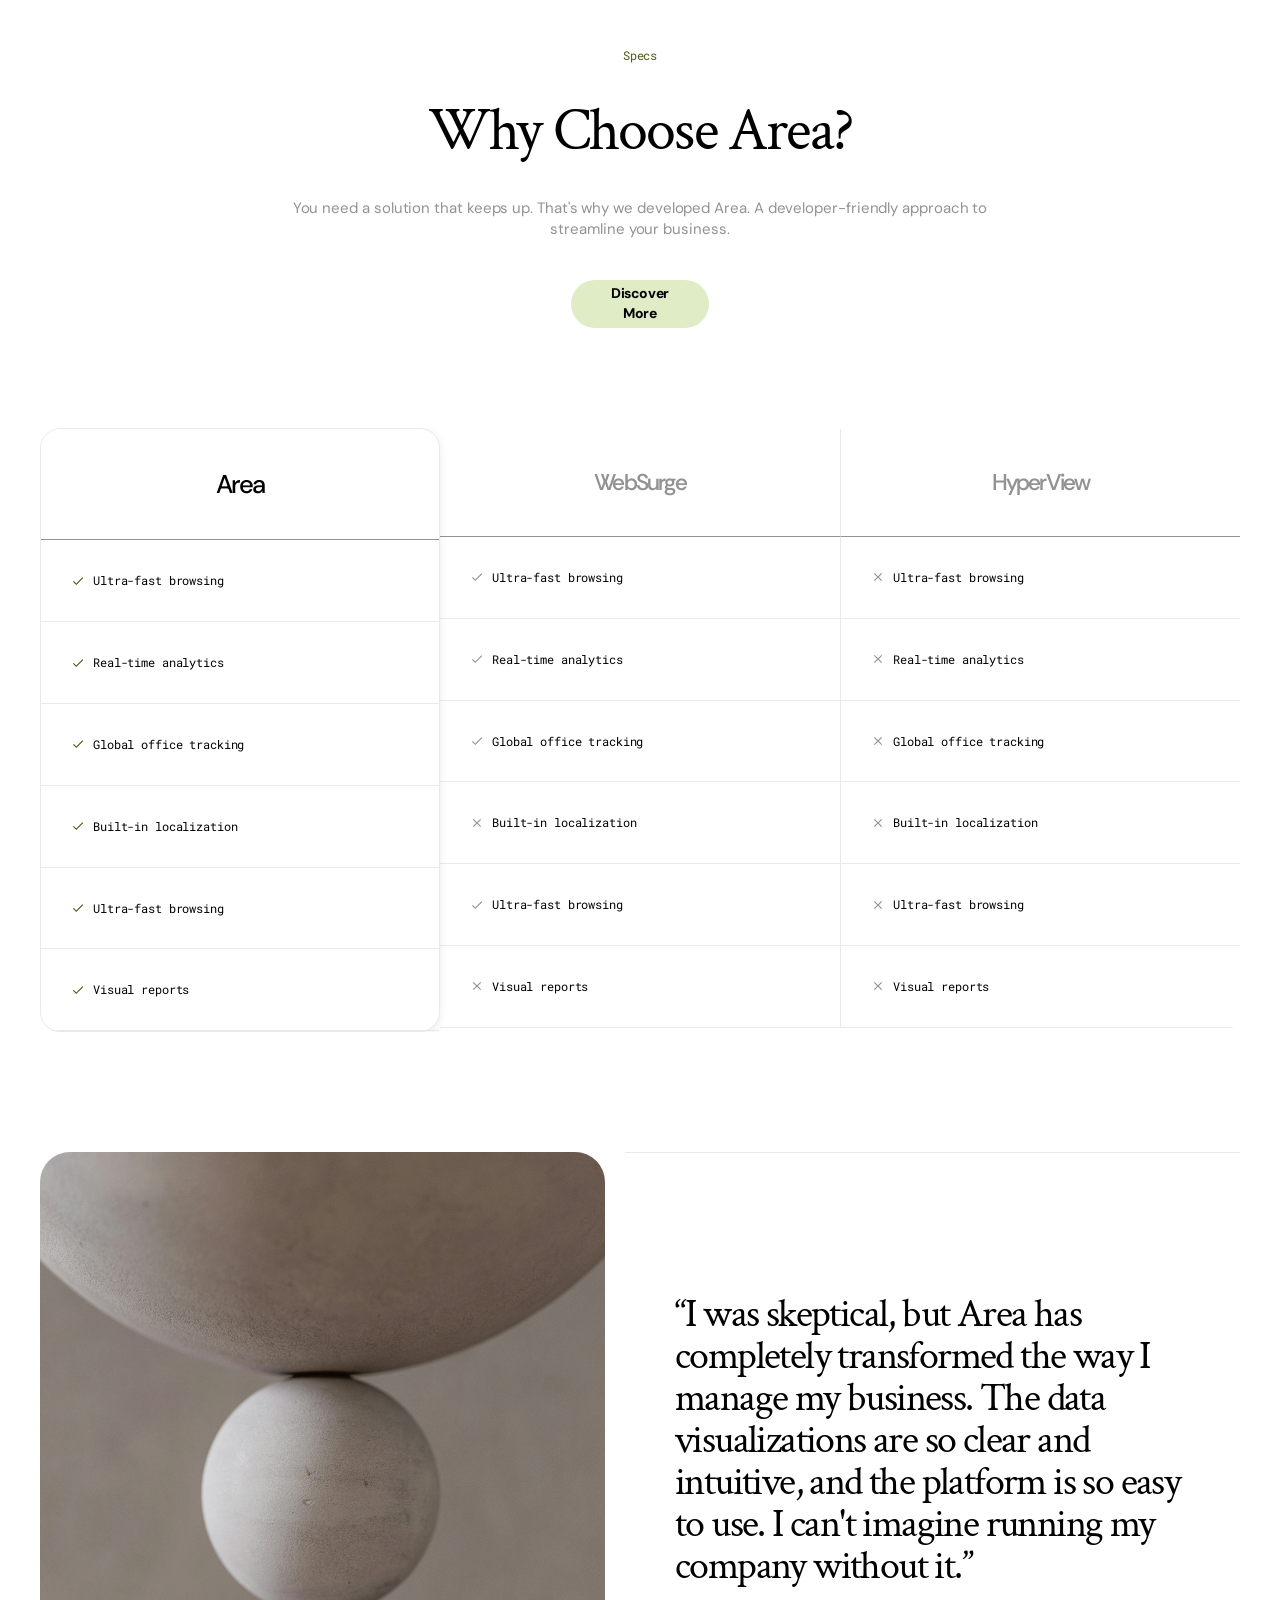
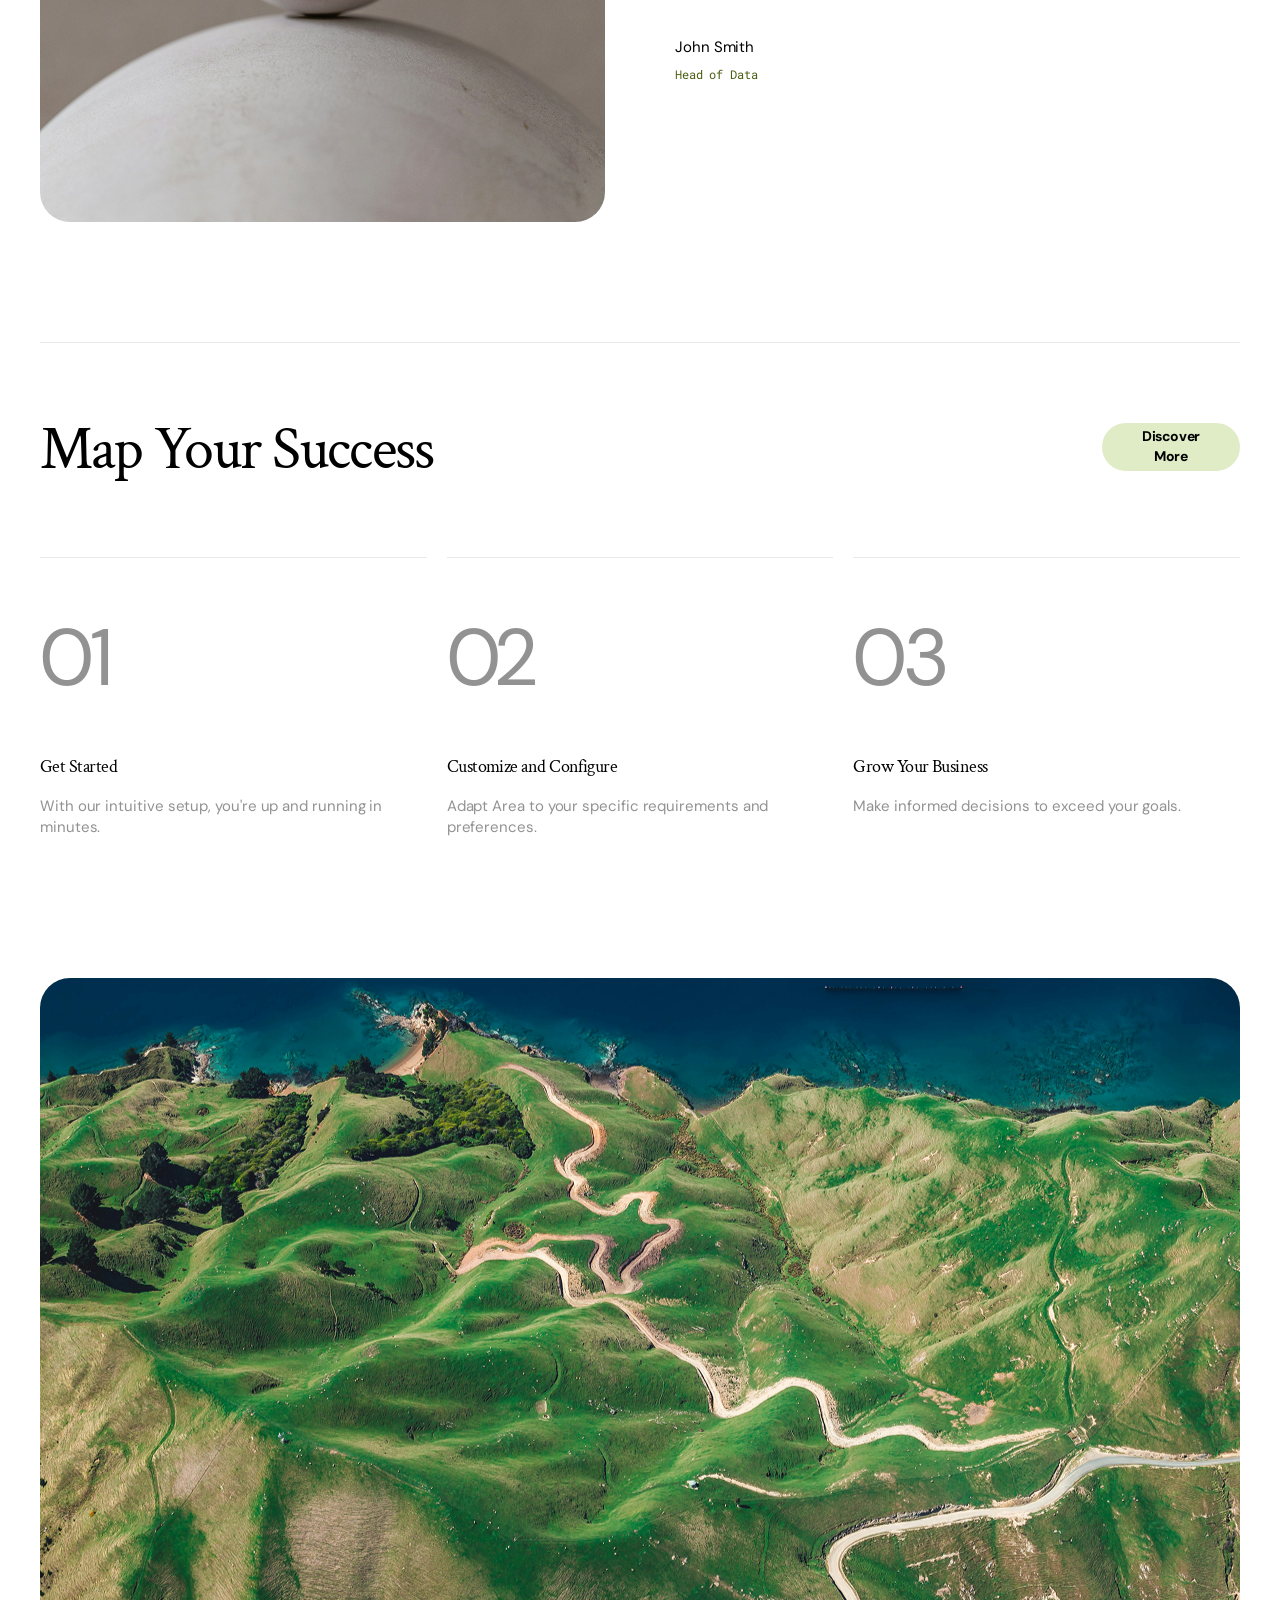
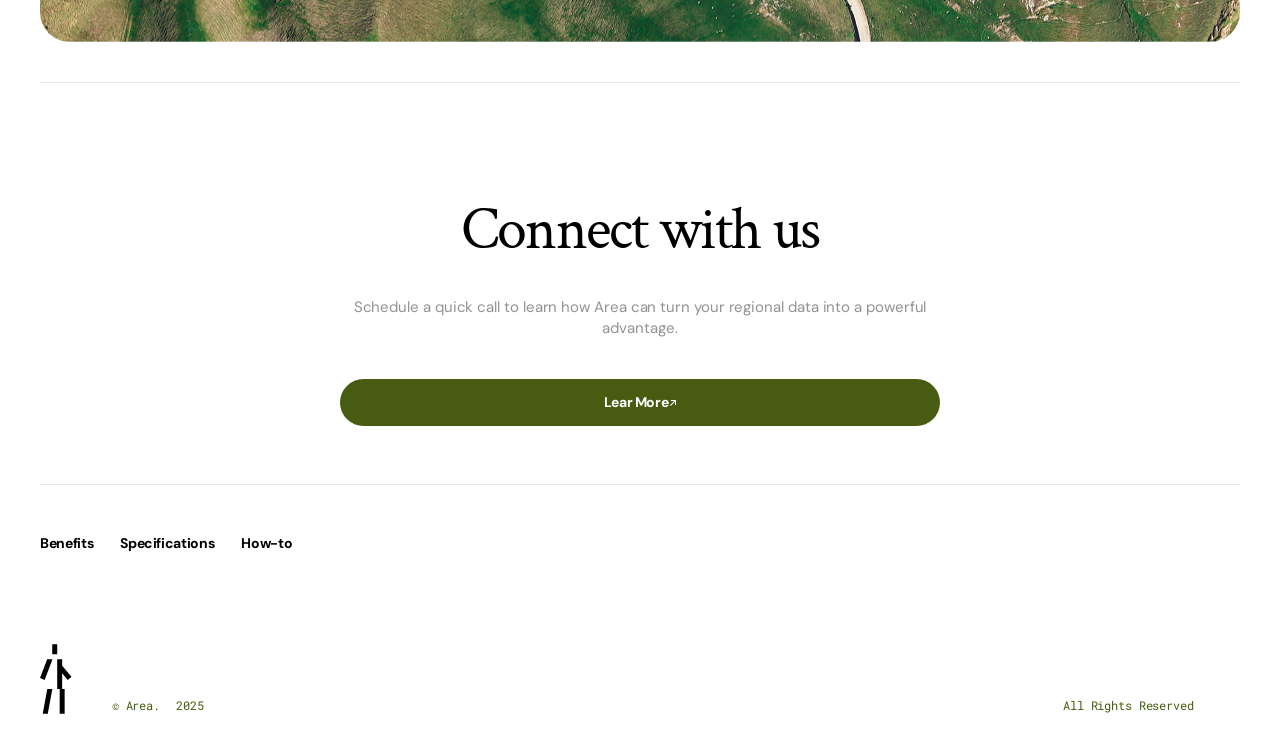
==== commit 70d1b297: "style: finalisation de la structure HTML et du style CSS statique" ====
--- a/modern-product-launch/index.html
+++ b/modern-product-launch/index.html
@@ -10,7 +10,7 @@
       href="https://fonts.googleapis.com/css2?family=Crimson+Text:ital,wght@0,400;1,400&family=DM+Sans:ital,opsz,wght@0,9..40,400..700;1,9..40,400..700&family=Rethink+Sans:ital,wght@0,400..800;1,400..800&family=Roboto+Mono:ital,wght@0,400..700;1,400..700&display=swap"
       rel="stylesheet"
     />
-    <link rel="stylesheet" href="/modern-product-launch/css/style.css" />
+    <link rel="stylesheet" href="./css/style.css" />
   </head>
   <body>
     <nav class="navigation">
@@ -25,7 +25,11 @@
         </ul>
       </div>
 
-      <a href="#learn-more" class="btn-primary">
+      <a
+        href="https://www.figma.com/fr-fr/sites/"
+        target="_blank"
+        class="btn-primary"
+      >
         <span>Learn More</span>
         <div class="arrow">
           <svg
@@ -47,8 +51,9 @@
       <h1 class="hero-title">Browse everything.</h1>
       <div class="hero-scene">
         <div class="ipad">
+          <!-- Chemin d'image corrigé -->
           <img
-            src="/modern-product-launch/assets/images/Ipad.png"
+            src="./assets/images/Ipad.png"
             alt="Aperçu du tableau de bord d'analyse"
             class="inner-screen"
           />
@@ -56,7 +61,8 @@
       </div>
     </header>
     <main>
-      <div class="Benefits">
+      <!-- Ajout de id="benefits" -->
+      <div id="benefits" class="Benefits">
         <section class="headlines">
           <div class="Text">
             <h2>Benefits</h2>
@@ -163,7 +169,9 @@
 
         <div class="hero-image"></div>
       </div>
-      <section class="features-carousel">
+
+      <!-- Ajout de id="learn-more" -->
+      <section id="learn-more" class="features-carousel">
         <div class="features-text">
           <div class="features-title">
             <h2 class="features-headline">See the Big Picture</h2>
@@ -203,12 +211,19 @@
             </li>
           </ul>
 
-          <a href="#learn-more" class="btn-secondary">Learn More</a>
+          <a
+            href="https://www.figma.com/fr-fr/sites/"
+            target="_blank"
+            class="btn-secondary"
+            >Discover More</a
+          >
         </div>
 
         <div class="features-image"></div>
       </section>
-      <section class="specifications">
+
+      <!-- Ajout de id="specifications" -->
+      <section id="specifications" class="specifications">
         <div class="specs-content">
           <div class="specs-text">
             <p class="specs-label">Specs</p>
@@ -217,7 +232,12 @@
               You need a solution that keeps up. That's why we developed Area. A
               developer-friendly approach to streamline your business.
             </p>
-            <a href="#learn-more" class="btn-secondary">Learn More</a>
+            <a
+              href="https://www.figma.com/fr-fr/sites/"
+              target="_blank"
+              class="btn-secondary"
+              >Discover More</a
+            >
           </div>
         </div>
 
@@ -313,6 +333,7 @@
           </div>
         </div>
       </section>
+
       <section class="testimonial">
         <div class="testimonial-image"></div>
 
@@ -330,6 +351,116 @@
           </div>
         </div>
       </section>
+
+      <!-- Ajout de id="how-to" -->
+      <section id="how-to" class="how-it-works">
+        <div class="how-header">
+          <h2 class="how-headline">Map Your Success</h2>
+          <a
+            href="https://www.figma.com/fr-fr/sites/"
+            target="_blank"
+            class="btn-secondary"
+            >Discover More</a
+          >
+        </div>
+
+        <div class="how-lockups">
+          <div class="how-lockup">
+            <span class="how-number">01</span>
+            <div class="how-text">
+              <p class="how-title">Get Started</p>
+              <p class="how-desc">
+                With our intuitive setup, you're up and running in minutes.
+              </p>
+            </div>
+          </div>
+
+          <div class="how-lockup">
+            <span class="how-number">02</span>
+            <div class="how-text">
+              <p class="how-title">Customize and Configure</p>
+              <p class="how-desc">
+                Adapt Area to your specific requirements and preferences.
+              </p>
+            </div>
+          </div>
+
+          <div class="how-lockup">
+            <span class="how-number">03</span>
+            <div class="how-text">
+              <p class="how-title">Grow Your Business</p>
+              <p class="how-desc">
+                Make informed decisions to exceed your goals.
+              </p>
+            </div>
+          </div>
+        </div>
+      </section>
+
+      <section class="hero-image-section">
+        <div class="hero-image-container"></div>
+      </section>
+
+      <!-- Ajout de id="contact" -->
+      <section id="contact" class="centered-cta">
+        <h2 class="cta-headline">Connect with us</h2>
+        <p class="cta-subtext">
+          Schedule a quick call to learn how Area can turn your regional data
+          into a powerful advantage.
+        </p>
+
+        <a href="#contact" class="btn-cta">
+          <span>Lear More</span>
+          <div class="arrow">
+            <svg
+              width="6"
+              height="6"
+              viewBox="0 0 6 6"
+              fill="none"
+              xmlns="http://www.w3.org/2000/svg"
+            >
+              <path
+                d="M5.01037 4.9934V1.05184L5.64939 1.09142L0.735155 6.01131L0 5.27615L4.91423 0.361923L4.96513 1.00094H1.0066V0L6 0.0113101V4.9934H5.01037Z"
+                fill="currentColor"
+              />
+            </svg>
+          </div>
+        </a>
+      </section>
     </main>
+    <footer class="footer">
+      <div class="footer-links">
+        <nav class="footer-nav">
+          <a href="#benefits">Benefits</a>
+          <a href="#specifications">Specifications</a>
+          <a href="#how-to">How-to</a>
+        </nav>
+      </div>
+
+      <div class="footer-credits">
+        <div class="footer-logo">
+          <svg
+            width="32"
+            height="70"
+            viewBox="0 0 32 70"
+            fill="none"
+            xmlns="http://www.w3.org/2000/svg"
+          >
+            <path
+              d="M22.3379 21.5869L31.751 32.6748L27.9258 35.9121L22.3379 29.3125V45H24.8379V70H19.8379V45H17.3379V15H22.3379V21.5869ZM12.4248 44.999L7.83789 69.999H2.75L7.33789 44.999H12.4248ZM4.6748 35.8877L0 34.1123L7.22461 15H12.5752L4.6748 35.8877ZM17.3389 9.9502H12.3389V0H17.3389V9.9502Z"
+              fill="black"
+            />
+          </svg>
+        </div>
+
+        <div class="footer-text">
+          <div class="stuff">
+            <span>© Area.</span>
+            <span>2025</span>
+          </div>
+          <span>All Rights Reserved</span>
+        </div>
+      </div>
+    </footer>
   </body>
 </html>
--- a/modern-product-launch/css/style.css
+++ b/modern-product-launch/css/style.css
@@ -144,6 +144,9 @@
   font-family: var(--font-dm-sans);
   font-weight: 700;
   font-size: 0.9rem;
+  transition:
+    background-color 0.25s cubic-bezier(0.4, 0, 0.2, 1),
+    color 0.25s cubic-bezier(0.4, 0, 0.2, 1);
 }
 
 .arrow,
@@ -375,7 +378,7 @@
 .hero-image {
   width: 100%;
   height: 620px;
-  background-image: url('/modern-product-launch/assets/images/carousel.png');
+  background-image: url('../assets/images/carousel.png');
   background-size: cover;
   background-position: center;
   border-radius: 30px;
@@ -478,7 +481,7 @@
   padding: 14px 22px;
   width: 138px;
   height: 48px;
-  background: var(--color-accent-light);
+  background-color: var(--color-accent-light);
   border-radius: 1000px;
   font-family: var(--font-dm-sans);
   font-weight: 700;
@@ -487,6 +490,16 @@
   letter-spacing: -0.025em;
   color: var(--color-black);
   text-align: center;
+
+  /* Transition fluide pour le hover (aller ET retour) */
+  transition:
+    background-color 0.25s cubic-bezier(0.4, 0, 0.2, 1),
+    color 0.25s cubic-bezier(0.4, 0, 0.2, 1);
+}
+
+.btn-secondary:hover {
+  color: var(--color-bg-white);
+  background-color: var(--color-accent-medium);
 }
 
 .features-image {
@@ -494,7 +507,7 @@
   align-self: stretch;
   background-image:
     linear-gradient(0deg, rgba(0, 0, 0, 0.06), rgba(0, 0, 0, 0.06)),
-    url('/modern-product-launch/assets/images/pillars.png');
+    url('../assets/images/pillars.png');
   background-size: cover;
   background-position: center;
   border-radius: 30px;
@@ -686,7 +699,7 @@
   width: 100%;
   max-width: 590px;
   height: 669.38px;
-  background-image: url('/modern-product-launch/assets/images/balls.png');
+  background-image: url('../assets/images/balls.png');
   background-size: cover;
   background-position: center;
   border-radius: 30px;
@@ -742,3 +755,330 @@
   letter-spacing: -0.01em;
   color: var(--color-primary, #485c11);
 }
+
+/* --- HOW IT WORKS SECTION --- */
+
+.how-it-works {
+  box-sizing: border-box;
+  width: 100%;
+  max-width: 1200px;
+  display: flex;
+  flex-direction: column;
+  align-items: flex-start;
+  gap: 80px;
+  padding: 80px 0 120px;
+  border-top: 1px solid var(--color-divider);
+}
+
+.how-header {
+  width: 100%;
+  display: flex;
+  flex-direction: row;
+  justify-content: space-between;
+  align-items: flex-start;
+  gap: 80px;
+}
+
+.how-headline {
+  font-family: var(--font-crimson);
+  font-weight: 400;
+  font-size: 60px;
+  line-height: 90%;
+  letter-spacing: -0.03em;
+  color: var(--color-black);
+}
+
+.how-lockups {
+  width: 100%;
+  display: flex;
+  flex-direction: row;
+  justify-content: center;
+  align-items: flex-start;
+  gap: 20px;
+}
+
+.how-lockup {
+  box-sizing: border-box;
+  flex: 1 1 386.67px;
+  min-width: 240px;
+  display: flex;
+  flex-direction: column;
+  align-items: flex-start;
+  gap: 60px;
+  padding: 60px 30px 20px 0;
+  border-top: 1px solid var(--color-divider);
+}
+
+.how-number {
+  font-family: var(--font-dm-sans);
+  font-weight: 400;
+  font-size: 80px;
+  line-height: 100%;
+  letter-spacing: -0.04em;
+  color: var(--color-gray);
+}
+
+.how-text {
+  display: flex;
+  flex-direction: column;
+  align-items: flex-start;
+  gap: 20px;
+  width: 100%;
+}
+
+.how-title {
+  font-family: var(--font-crimson);
+  font-weight: 400;
+  font-size: 18px;
+  line-height: 100%;
+  letter-spacing: -0.03em;
+  color: var(--color-black);
+}
+
+.how-desc {
+  font-family: var(--font-dm-sans);
+  font-weight: 400;
+  font-size: 15px;
+  line-height: 140%;
+  letter-spacing: -0.005em;
+  color: var(--color-gray);
+}
+
+/* --- HERO IMAGE (pleine largeur) --- */
+
+.hero-image-section {
+  width: 100%;
+  max-width: 1200px;
+  display: flex;
+  flex-direction: column;
+  align-items: center;
+  gap: 10px;
+  padding: 0 0 40px;
+}
+
+.hero-image-container {
+  width: 100%;
+  height: 664.29px;
+  max-height: 830.36px;
+  background-image: url('/modern-product-launch/assets/images/land.png');
+  background-size: cover;
+  background-position: center;
+  border-radius: 30px;
+}
+
+/* --- CENTERED CTA --- */
+
+.centered-cta {
+  box-sizing: border-box;
+  width: 100%;
+  max-width: 1200px;
+  display: flex;
+  flex-direction: column;
+  align-items: center;
+  gap: 40px;
+  padding: 120px 300px;
+  border-top: 0.5px solid var(--color-divider);
+}
+
+.cta-headline {
+  font-family: var(--font-crimson);
+  font-weight: 400;
+  font-size: 60px;
+  line-height: 90%;
+  letter-spacing: -0.03em;
+  text-align: center;
+  color: var(--color-black);
+  max-width: 600px;
+}
+
+.cta-subtext {
+  font-family: var(--font-dm-sans);
+  font-weight: 400;
+  font-size: 15px;
+  line-height: 140%;
+  letter-spacing: -0.005em;
+  text-align: center;
+  color: var(--color-gray);
+  max-width: 600px;
+}
+
+.btn-cta {
+  box-sizing: border-box;
+  width: 100%;
+  max-width: 600px;
+  display: flex;
+  flex-direction: row;
+  justify-content: center;
+  align-items: center;
+  gap: 2px;
+  padding: 14px 22px;
+  background: var(--color-primary);
+  border-radius: 1000px;
+  font-family: var(--font-dm-sans);
+  font-weight: 700;
+  font-size: 14px;
+  line-height: 140%;
+  letter-spacing: -0.025em;
+  color: #ffffff;
+  transition:
+    background-color 0.25s cubic-bezier(0.4, 0, 0.2, 1),
+    color 0.25s cubic-bezier(0.4, 0, 0.2, 1);
+}
+
+.btn-cta .arrow {
+  display: flex;
+  align-items: center;
+  color: #ffffff;
+}
+
+.btn-cta:hover {
+  background-color: var(--color-accent-medium);
+}
+
+.btn-cta:hover .arrow {
+  transform: translate(2px, -2px);
+}
+
+/* --- FOOTER --- */
+
+/* ==========================================
+   FOOTER STYLES
+   ========================================== */
+
+/* Base container / ton début de code conservé */
+footer,
+.footer {
+  box-sizing: border-box;
+  display: flex;
+  flex-direction: column;
+  justify-content: flex-end;
+  align-items: flex-start;
+  padding: 40px 0px 20px;
+  gap: 80px;
+
+  width: 100%;
+  max-width: 1200px;
+  height: 250px;
+  margin: 0 auto;
+
+  border-top: 1px solid #e9e9e9;
+  flex: none;
+  order: 3;
+  flex-grow: 0;
+  z-index: 3;
+}
+
+/* Links Section */
+.footer-links {
+  display: flex;
+  flex-direction: row;
+  justify-content: space-between;
+  align-items: center;
+  padding: 0px;
+  gap: 100px;
+  width: 100%;
+  height: 40px;
+  flex: none;
+  order: 0;
+  align-self: stretch;
+  flex-grow: 0;
+}
+
+/* Nav Items */
+.footer-nav {
+  display: flex;
+  flex-direction: row;
+  align-items: center;
+  padding: 0px;
+  gap: 27px;
+  height: 20px;
+  flex: none;
+  order: 0;
+  flex-grow: 0;
+}
+
+.footer-nav a {
+  height: 20px;
+  font-family: 'DM Sans', sans-serif;
+  font-style: normal;
+  font-weight: 700;
+  font-size: 14px;
+  line-height: 140%;
+  text-align: center;
+  letter-spacing: -0.025em;
+  color: #000000;
+  text-decoration: none;
+  flex: none;
+  flex-grow: 0;
+}
+
+/* Credits Section */
+.footer-credits {
+  display: flex;
+  flex-direction: row;
+  align-items: flex-end;
+  padding: 0px;
+  gap: 40px;
+  width: 100%;
+  height: 70px;
+  flex: none;
+  order: 1;
+  align-self: stretch;
+  flex-grow: 0;
+}
+
+/* Logo Conteneur */
+.footer-logo {
+  display: flex;
+  flex-direction: row;
+  align-items: flex-end;
+  padding: 0px;
+  gap: 8.97px;
+  width: 31.75px;
+  height: 70px;
+  flex: none;
+  order: 0;
+  flex-grow: 0;
+}
+
+.footer-logo svg {
+  width: 31.75px;
+  height: 70px;
+}
+
+/* Text Section */
+.footer-text {
+  display: flex;
+  flex-direction: row;
+  align-items: center;
+  padding: 0px;
+  gap: 16px;
+  height: 17px;
+  flex: none;
+  order: 1;
+  flex-grow: 1;
+}
+
+.footer-text span {
+  height: 17px;
+  font-family: 'Roboto Mono', monospace;
+  font-style: normal;
+  font-weight: 400;
+  font-size: 12px;
+  line-height: 140%;
+  display: flex;
+  align-items: center;
+  letter-spacing: -0.01em;
+  color: #485c11;
+  flex: none;
+  flex-grow: 0;
+}
+
+.stuff {
+  width: 935.25px;
+  height: 17px;
+  display: flex;
+  flex-direction: row;
+  align-items: flex-start;
+  gap: 16px;
+}
